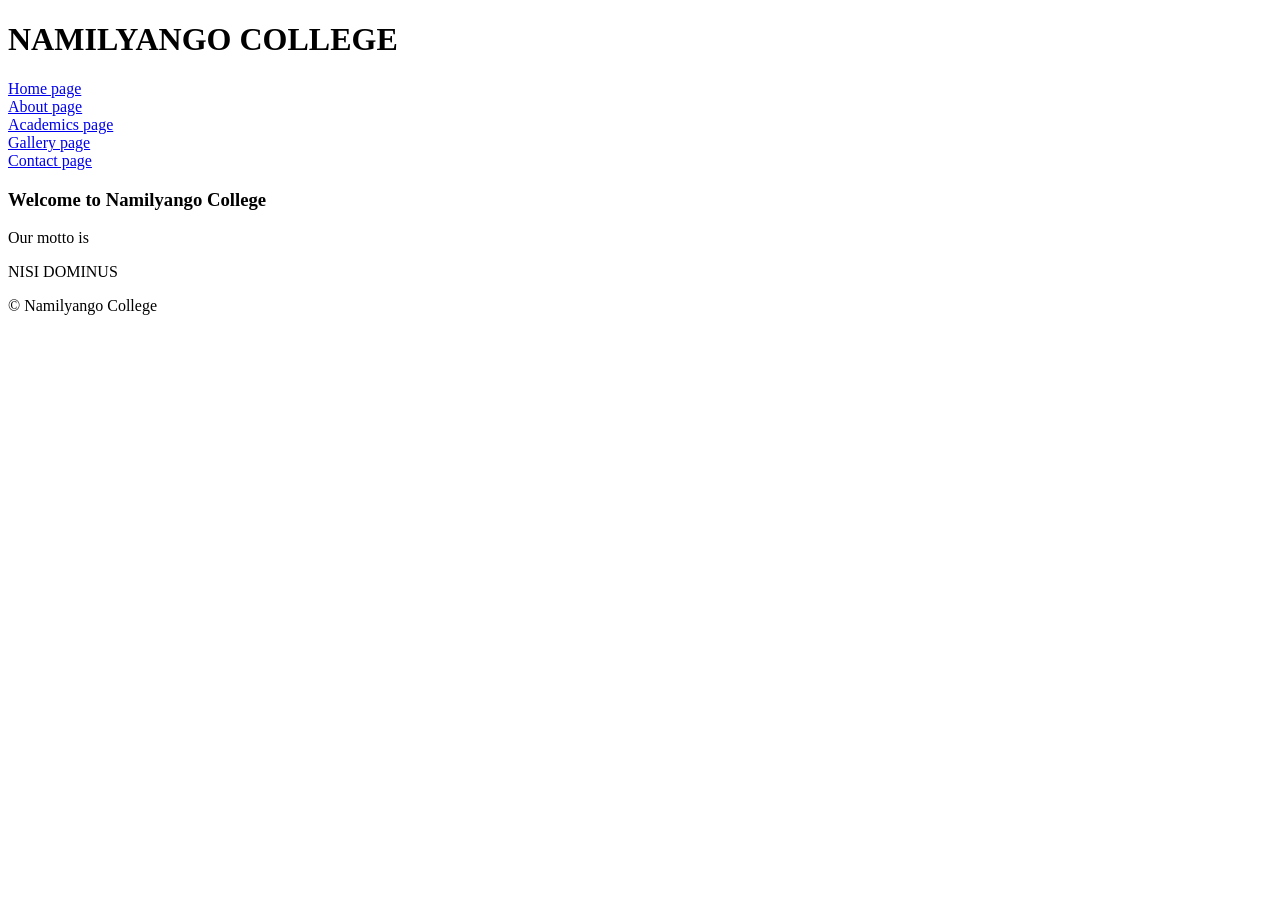
==== HTML/index.html @ c146d72f "Update HTML files" ====
<!DOCTYPE html>
<html lang="en">
    <head>
        <meta charset="UFH-8">
        <meta name="viewpoint" content="width=device-width,intial-scale=1.0">
    <title>My school website</title>
    <link rel="stylesheet" href="style.css">
    </head>
    <body>
        <header>
        <h1>NAMILYANGO COLLEGE</h1>
        <nav>
            <a href="index.html">Home page</a>
            <br>
            <a href="about.html">About page</a>
            <br>
            <a href="academics.html">Academics page</a>
            <br>
            <a href="gallery.html">Gallery page</a>
            <br>
            <a href="contacts.html">Contact page</a>
        </nav>
        </header>
        <section>
            <h3>Welcome to Namilyango College</h3>
            <p>Our motto is</p>
            <p>NISI DOMINUS</p>
        </section>
        <footer>
            <p>&copy; Namilyango College</p>
        </footer>

    </body>
</html>
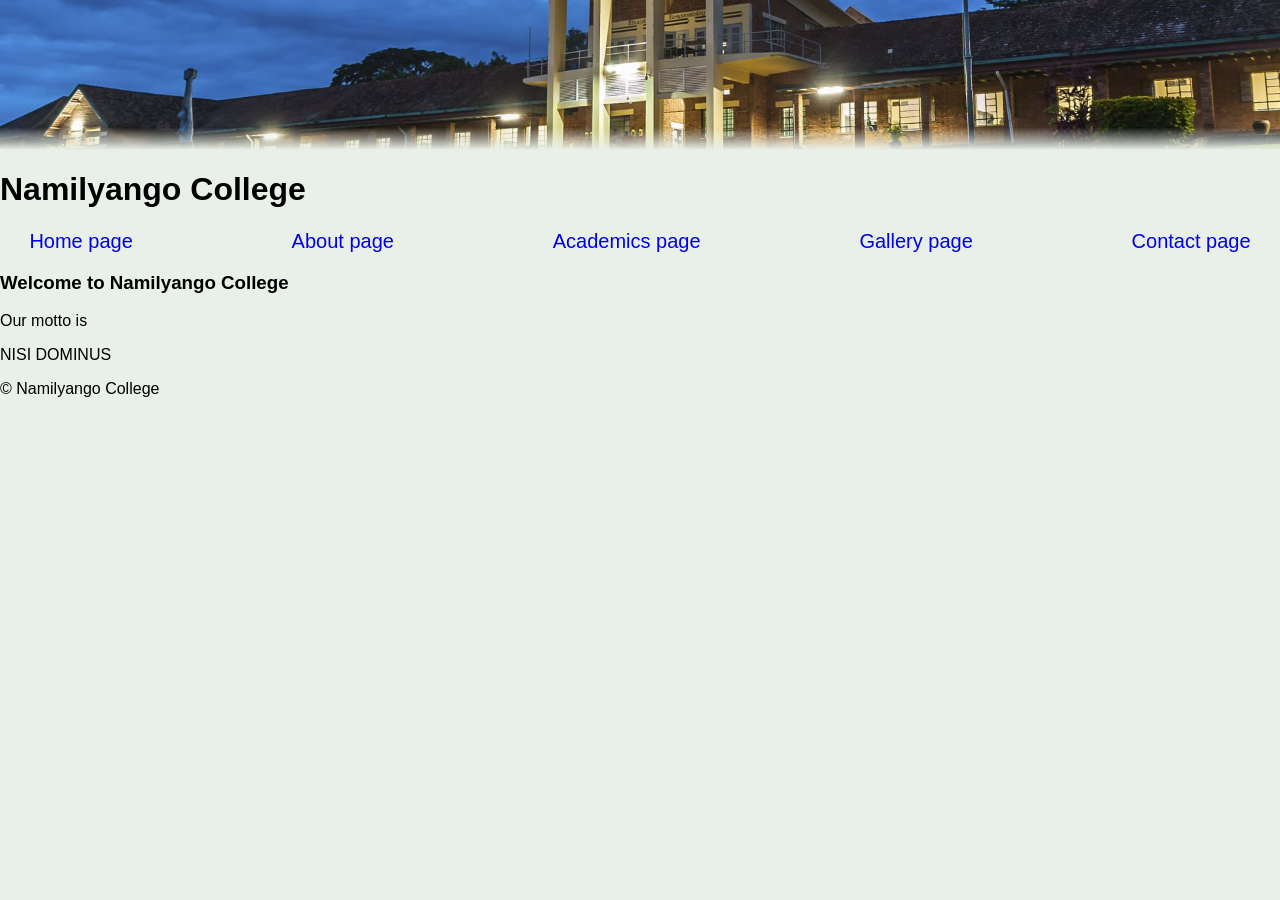
==== commit b921dea8: "added some styles and adjusted some of html files" ====
--- a/HTML/index.html
+++ b/HTML/index.html
@@ -4,20 +4,17 @@
         <meta charset="UFH-8">
         <meta name="viewpoint" content="width=device-width,intial-scale=1.0">
     <title>My school website</title>
-    <link rel="stylesheet" href="style.css">
+    <link rel="stylesheet" href="../CSS/index.css">
     </head>
     <body>
-        <header>
-        <h1>NAMILYANGO COLLEGE</h1>
-        <nav>
+        <header >
+            <div class="header"></div>
+            <h1>Namilyango College</h1>
+        <nav class="nav">
             <a href="index.html">Home page</a>
-            <br>
             <a href="about.html">About page</a>
-            <br>
             <a href="academics.html">Academics page</a>
-            <br>
             <a href="gallery.html">Gallery page</a>
-            <br>
             <a href="contacts.html">Contact page</a>
         </nav>
         </header>
--- a/CSS/index.css
+++ b/CSS/index.css
@@ -0,0 +1,33 @@
+.header {
+    background-image:linear-gradient(to bottom, rgba(233, 240, 233, 0) 85%, rgba(233, 240, 233, 1) 100%),
+        url(../IMAGES/namilyango_college_cover.jpeg);
+    height: 150px;
+    background-size: cover;
+    background-repeat: no-repeat ;
+    background-position: center;
+    width: 100%;
+    padding:0;
+    margin: 0;
+}
+.nav{
+    display: flex ;
+    gap: 100px;
+    align-items: center;
+    justify-content: space-around;
+    font-family: Arial, Helvetica, sans-serif;
+    font-size:20px;
+}
+a{
+    text-decoration:none;
+}
+
+
+
+html, body, header{
+    margin: 0;
+    padding: 0;
+    font-family: Arial, Helvetica, sans-serif;
+}
+body{
+    background-color: #e9f0e9;
+}
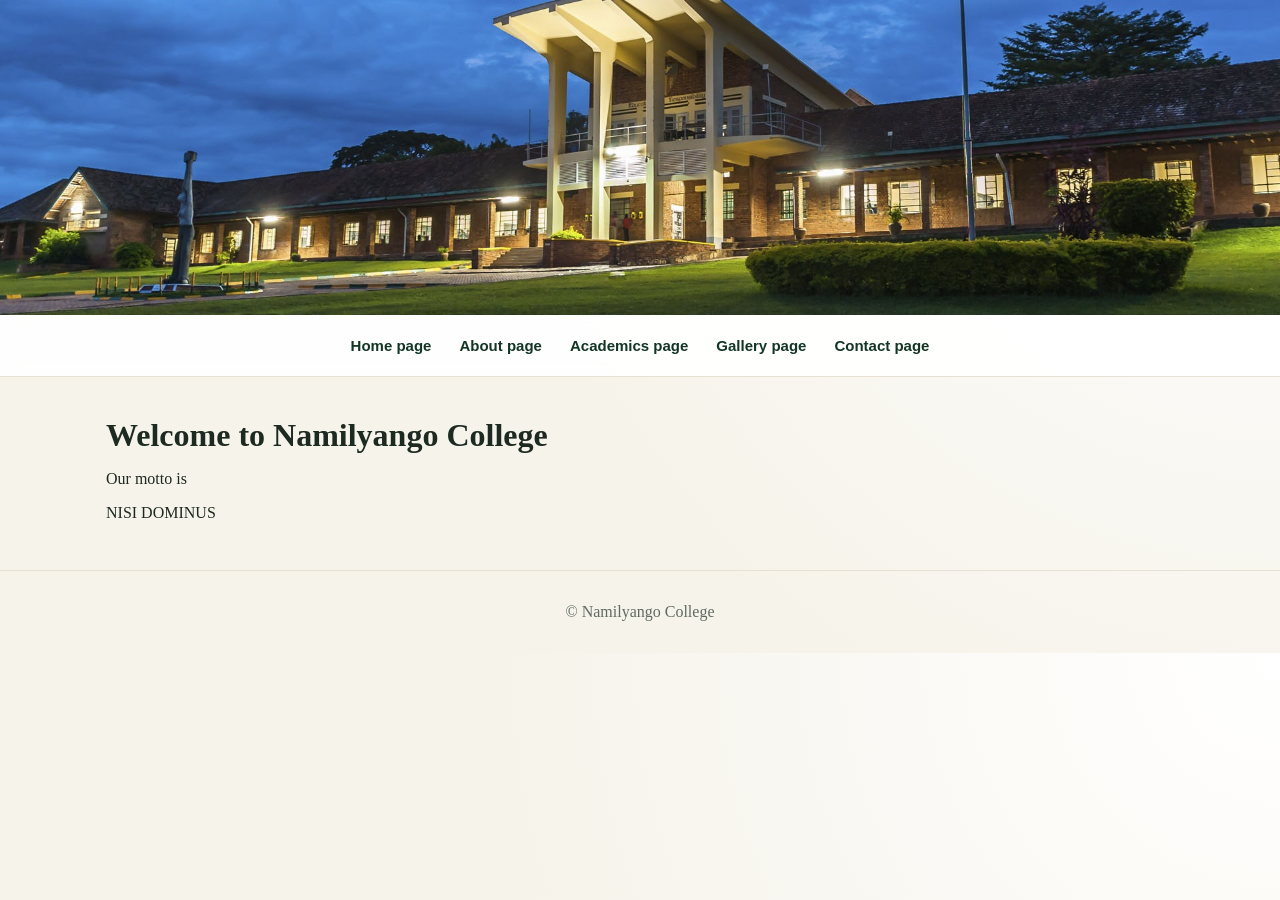
==== commit f497bd91: "added styles" ====
--- a/HTML/index.html
+++ b/HTML/index.html
@@ -1,15 +1,16 @@
 <!DOCTYPE html>
 <html lang="en">
     <head>
-        <meta charset="UFH-8">
-        <meta name="viewpoint" content="width=device-width,intial-scale=1.0">
-    <title>My school website</title>
-    <link rel="stylesheet" href="../CSS/index.css">
+        <meta charset="UTF-8">
+        <meta name="viewport" content="width=device-width, initial-scale=1.0">
+        <title>My school website</title>
+        <link rel="stylesheet" href="../CSS/index.css">
+        <link rel="stylesheet" href="../CSS/general.css">
     </head>
     <body>
         <header >
-            <div class="header"></div>
-            <h1>Namilyango College</h1>
+            <div class="header"> </div>
+            
         <nav class="nav">
             <a href="index.html">Home page</a>
             <a href="about.html">About page</a>
--- a/CSS/index.css
+++ b/CSS/index.css
@@ -1,33 +1,42 @@
+
+
+header {
+  position: relative;
+  isolation: isolate;
+}
+
 .header {
-    background-image:linear-gradient(to bottom, rgba(233, 240, 233, 0) 85%, rgba(233, 240, 233, 1) 100%),
-        url(../IMAGES/namilyango_college_cover.jpeg);
-    height: 150px;
-    background-size: cover;
-    background-repeat: no-repeat ;
-    background-position: center;
-    width: 100%;
-    padding:0;
-    margin: 0;
-}
-.nav{
-    display: flex ;
-    gap: 100px;
-    align-items: center;
-    justify-content: space-around;
-    font-family: Arial, Helvetica, sans-serif;
-    font-size:20px;
-}
-a{
-    text-decoration:none;
+  min-height: 35vh;
+  background:url(../IMAGES/namilyango_college_cover.jpeg) center/cover no-repeat;
 }
 
 
 
-html, body, header{
-    margin: 0;
-    padding: 0;
-    font-family: Arial, Helvetica, sans-serif;
+section {
+  max-width: var(--maxw);
+  margin: 2.5rem auto;
+  padding: 0 1rem;
 }
-body{
-    background-color: #e9f0e9;
+
+section h3 {
+  font-family: "Cinzel", serif;
+  font-size: clamp(1.4rem, 2.5vw, 2rem);
+  margin-bottom: .75rem;
+}
+
+.motto-card {
+  background: var(--surface);
+  border-left: 4px solid var(--accent);
+  border-radius: var(--radius);
+  padding: 1rem 1.1rem;
+  box-shadow: 0 10px 25px rgba(0, 0, 0, .06);
+  max-width: 520px;
+}
+
+footer {
+  margin-top: 3rem;
+  text-align: center;
+  padding: 1rem;
+  color: var(--muted);
+  border-top: 1px solid #e6e1d3;
 }
--- a/CSS/general.css
+++ b/CSS/general.css
@@ -0,0 +1,50 @@
+:root {
+  --bg: #f6f3ea;
+  --surface: #ffffff;
+  --ink: #1d2a22;
+  --brand: #123524;
+  --accent: #b38b2d;
+  --muted: #5f6b63;
+  --radius: 14px;
+  --maxw: 1100px;
+}
+
+* { box-sizing: border-box; }
+
+body {
+  margin: 0;
+  font-family: "Lora", Georgia, serif;
+  background: radial-gradient(circle at top right, #ffffff 0%, var(--bg) 55%);
+  color: var(--ink);
+}
+
+.nav {
+  position: sticky;
+  top: 0;
+  z-index: 10;
+  display: flex;
+  flex-wrap: wrap;
+  justify-content: center;
+  gap: .5rem;
+  padding: .75rem 1rem;
+  background: rgba(255, 255, 255, .92);
+  backdrop-filter: blur(8px);
+  border-bottom: 1px solid #e6e1d3;
+}
+
+.nav a {
+  text-decoration: none;
+  color: var(--brand);
+  font-family: "Montserrat", Arial, sans-serif;
+  font-weight: 600;
+  font-size: 15px;
+  padding: 10px 10px;
+  border-radius: 25px;
+  transition: .2s ease;
+}
+
+
+.nav a:hover {
+  background: var(--brand);
+  color: #fff;
+}
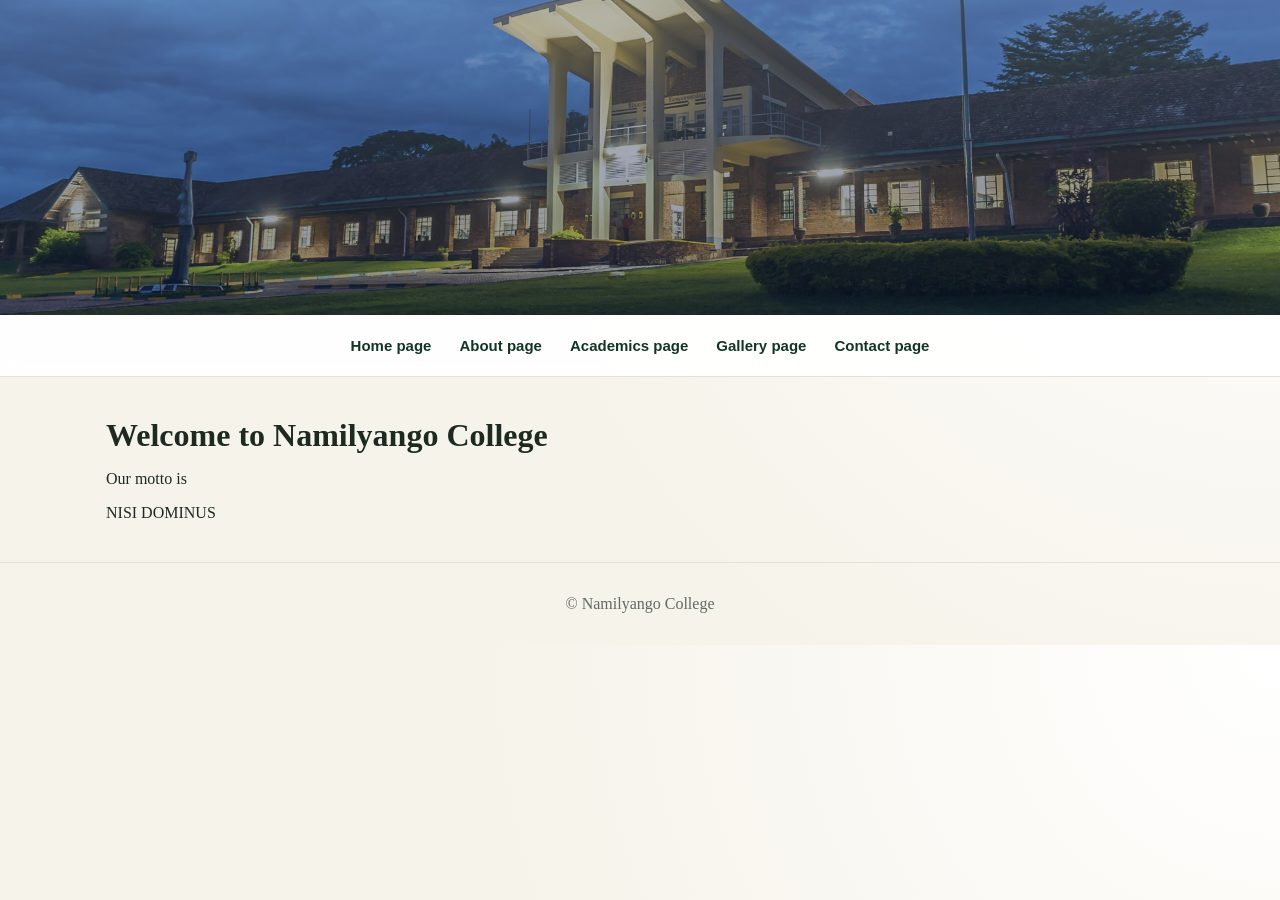
==== commit c133f4c9: "worked on the about page" ====
--- a/HTML/index.html
+++ b/HTML/index.html
@@ -16,7 +16,7 @@
             <a href="about.html">About page</a>
             <a href="academics.html">Academics page</a>
             <a href="gallery.html">Gallery page</a>
-            <a href="contacts.html">Contact page</a>
+            <a href="contact.html">Contact page</a>
         </nav>
         </header>
         <section>
--- a/CSS/index.css
+++ b/CSS/index.css
@@ -7,7 +7,9 @@
 
 .header {
   min-height: 35vh;
-  background:url(../IMAGES/namilyango_college_cover.jpeg) center/cover no-repeat;
+  background: linear-gradient(rgba(97, 111, 131, 0.45), rgba(0, 16, 49, 0.45)),
+    url(../IMAGES/namilyango_college_cover.jpeg) center/cover no-repeat;
+  
 }
 
 
--- a/CSS/general.css
+++ b/CSS/general.css
@@ -47,4 +47,12 @@
 .nav a:hover {
   background: var(--brand);
   color: #fff;
+}
+
+footer {
+  margin-top:1px;
+  text-align: center;
+  padding: 1rem;
+  color: var(--muted);
+  border-top: 1px solid #e6e1d3;
 }
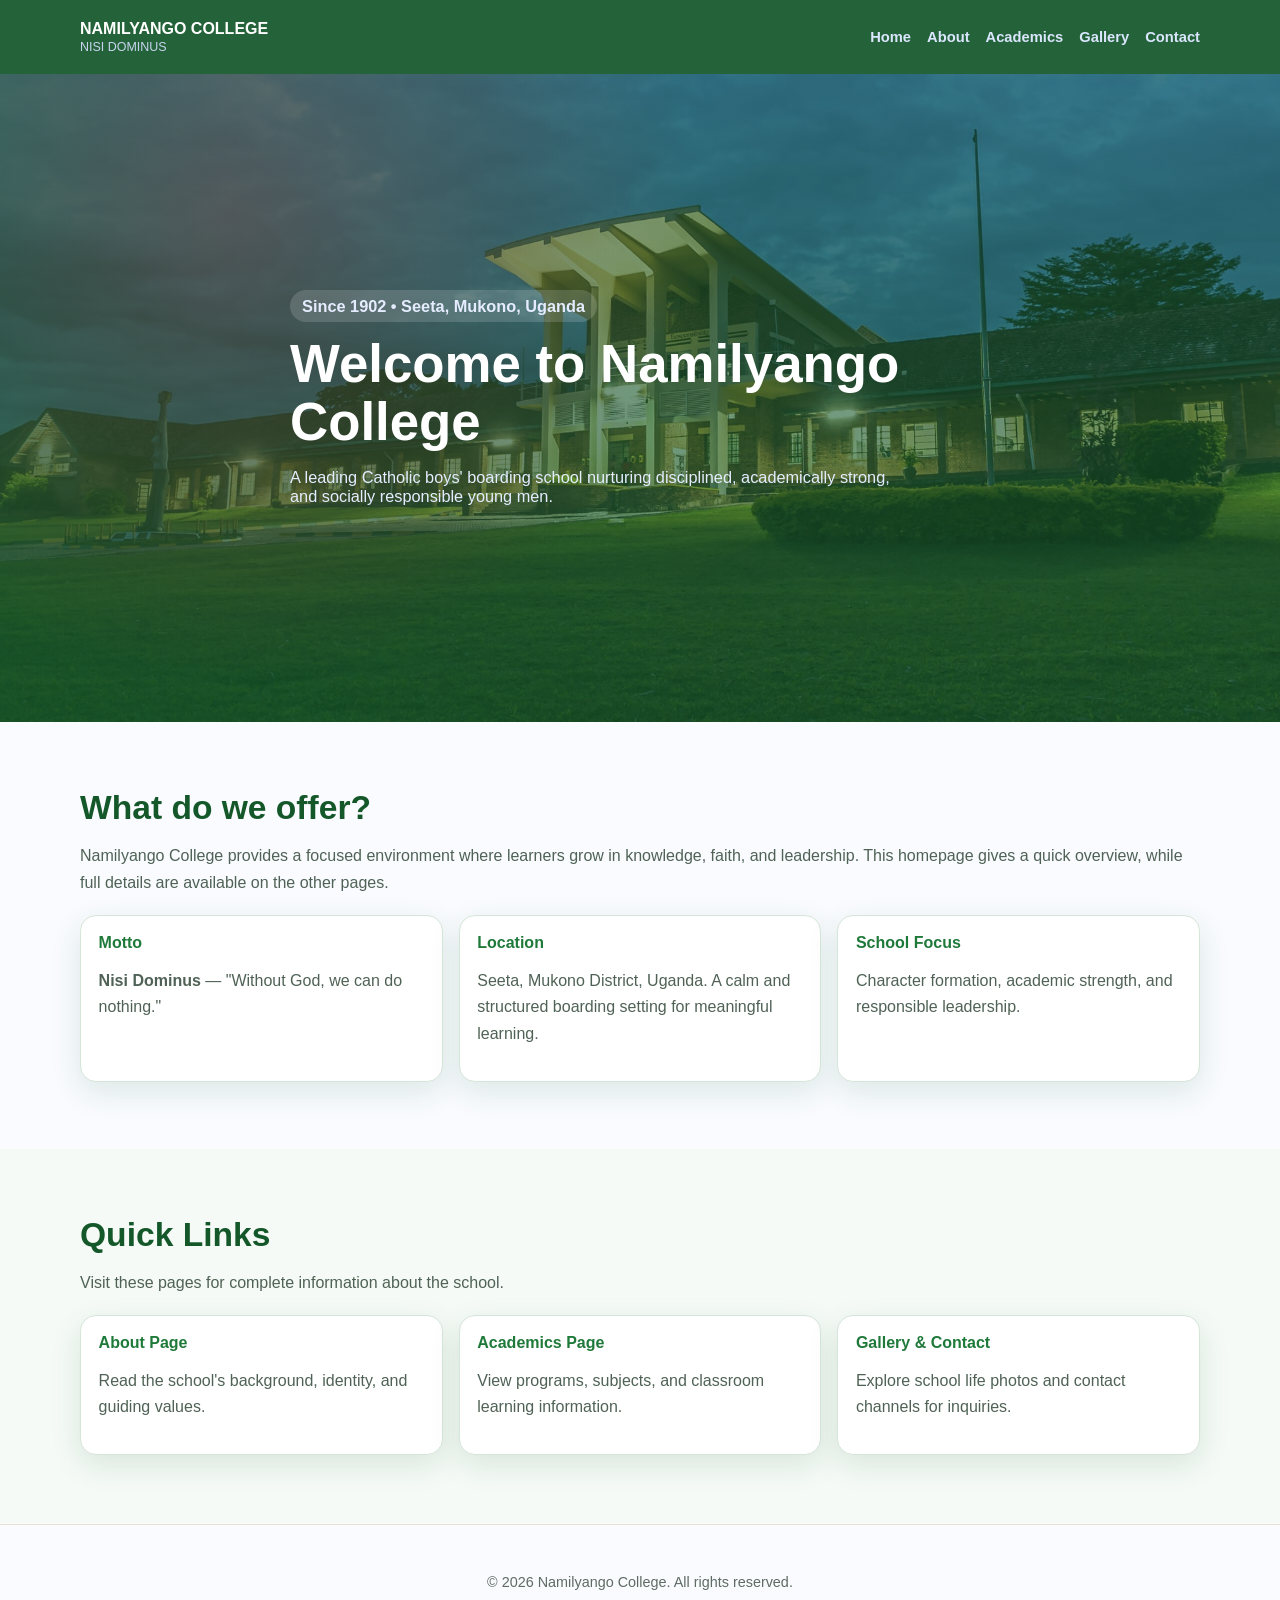
==== commit 02a47209: "home page pdate and css" ====
--- a/HTML/index.html
+++ b/HTML/index.html
@@ -8,25 +8,96 @@
         <link rel="stylesheet" href="../CSS/general.css">
     </head>
     <body>
-        <header >
-            <div class="header"> </div>
-            
-        <nav class="nav">
-            <a href="index.html">Home page</a>
-            <a href="about.html">About page</a>
-            <a href="academics.html">Academics page</a>
-            <a href="gallery.html">Gallery page</a>
-            <a href="contact.html">Contact page</a>
+        <header class="site-header">
+            <div class="container nav-wrap">
+        <div class="brand">
+          <div>
+            <h1>NAMILYANGO COLLEGE</h1>
+            <p>NISI DOMINUS</p>
+          </div>
+        </div>
+        <nav class="main-nav">
+          <a href="index.html">Home</a>
+          <a href="about.html">About</a>
+          <a href="academics.html">Academics</a>
+          <a href="gallery.html">Gallery</a>
+          <a href="contact.html">Contact</a>
         </nav>
+      </div>
         </header>
-        <section>
-            <h3>Welcome to Namilyango College</h3>
-            <p>Our motto is</p>
-            <p>NISI DOMINUS</p>
-        </section>
-        <footer>
-            <p>&copy; Namilyango College</p>
-        </footer>
+        <main>
+      <section class="hero">
+        <div class="overlay"></div>
+        <div class="container hero-content">
+          <p class="tag">Since 1902 • Seeta, Mukono, Uganda</p>
+          <h2>Welcome to Namilyango College</h2>
+          <p>
+            A leading Catholic boys' boarding school nurturing disciplined,
+            academically strong, and socially responsible young men.
+          </p>
+          
+     
+      </section>
 
-    </body>
+      <section class="section container">
+        <h3>What do we offer?</h3>
+        <p>
+          Namilyango College provides a focused environment where learners grow
+          in knowledge, faith, and leadership. This homepage gives a quick
+          overview, while full details are available on the other pages.
+        </p>
+        <div class="info-grid">
+          <article class="card">
+            <h4>Motto</h4>
+            <p><strong>Nisi Dominus</strong> — "Without God, we can do nothing."</p>
+          </article>
+          <article class="card">
+            <h4>Location</h4>
+            <p>
+              Seeta, Mukono District, Uganda. A calm and structured boarding
+              setting for meaningful learning.
+            </p>
+          </article>
+          <article class="card">
+            <h4>School Focus</h4>
+            <p>Character formation, academic strength, and responsible leadership.</p>
+          </article>
+        </div>
+      </section>
+
+      <section class="section section-muted">
+        <div class="container">
+          <h3>Quick Links</h3>
+          <p>
+            Visit these pages for complete information about the school.
+          </p>
+          <div class="info-grid">
+            <article class="card">
+              <h4>About Page</h4>
+              <p>
+                Read the school's background, identity, and guiding values.
+              </p>
+            </article>
+            <article class="card">
+              <h4>Academics Page</h4>
+              <p>
+                View programs, subjects, and classroom learning information.
+              </p>
+            </article>
+            <article class="card">
+              <h4>Gallery & Contact</h4>
+              <p>
+                Explore school life photos and contact channels for inquiries.
+              </p>
+            </article>
+          </div>
+        </div>
+      </section>
+    </main>
+
+    <footer class="site-footer">
+      
+      <p class="copyright">&copy; 2026 Namilyango College. All rights reserved.</p>
+    </footer>
+  </body>
 </html>
--- a/CSS/index.css
+++ b/CSS/index.css
@@ -1,44 +1,251 @@
-
-
-header {
+:root {
+  --primary: #1f7a3a;
+  --primary-dark: #14582a;
+  --accent: #c61f2d;
+  --surface: #ffffff;
+  --surface-muted: #f5faf6;
+  --text: #183021;
+  --text-muted: #4f6255;
+  --border: #d6e5d9;
+  --shadow: 0 10px 30px rgba(20, 88, 42, 0.12);
+}
+
+* {
+  box-sizing: border-box;
+}
+
+html,
+body {
+  margin: 0;
+  padding: 0;
+  font-family: "Segoe UI", Tahoma, Geneva, Verdana, sans-serif;
+  color: var(--text);
+  background: #f9fbff;
+}
+
+img {
+  max-width: 100%;
+}
+
+.container {
+  width: min(1120px, 92%);
+  margin-inline: auto;
+}
+
+.site-header {
+  position: sticky;
+  top: 0;
+  z-index: 100;
+  background: rgba(20, 88, 42, 0.93);
+  backdrop-filter: blur(6px);
+}
+
+.nav-wrap {
+  min-height: 74px;
+  display: flex;
+  align-items: center;
+  justify-content: space-between;
+  gap: 1rem;
+}
+
+.brand {
+  display: flex;
+  gap: 0.75rem;
+  align-items: center;
+}
+
+
+.brand h1 {
+  margin: 0;
+  color: #fff;
+  font-size: 1rem;
+}
+
+.brand p {
+  margin: 0.1rem 0 0;
+  color: #c8d4f0;
+  font-size: 0.78rem;
+}
+
+.main-nav {
+  display: flex;
+  gap: 1rem;
+  flex-wrap: wrap;
+}
+
+.main-nav a {
+  color: #dbe6ff;
+  text-decoration: none;
+  font-weight: 600;
+  font-size: 0.92rem;
+}
+
+.main-nav a:hover {
+  color: #fff;
+}
+
+.hero {
   position: relative;
-  isolation: isolate;
-}
-
-.header {
-  min-height: 35vh;
-  background: linear-gradient(rgba(97, 111, 131, 0.45), rgba(0, 16, 49, 0.45)),
-    url(../IMAGES/namilyango_college_cover.jpeg) center/cover no-repeat;
-  
-}
-
-
-
-section {
-  max-width: var(--maxw);
-  margin: 2.5rem auto;
-  padding: 0 1rem;
-}
-
-section h3 {
-  font-family: "Cinzel", serif;
-  font-size: clamp(1.4rem, 2.5vw, 2rem);
-  margin-bottom: .75rem;
-}
-
-.motto-card {
+  min-height: 72vh;
+  display: grid;
+  align-items: center;
+  background: linear-gradient(rgba(20, 88, 42, 0.5), rgba(20, 88, 42, 0.68)),
+    url("../IMAGES/namilyango_college_cover.jpeg") center/cover no-repeat;
+}
+
+.overlay {
+  position: absolute;
+  inset: 0;
+  background:
+    radial-gradient(circle at 18% 22%, rgba(198, 31, 45, 0.25), transparent 40%),
+    linear-gradient(90deg, rgba(20, 88, 42, 0.35), transparent 55%);
+}
+
+.hero-content {
+  position: relative;
+  z-index: 1;
+  color: #fff;
+  max-width: 700px;
+  padding-block: 5rem;
+}
+
+.tag {
+  display: inline-block;
+  font-size: 0.85rem;
+  font-weight: 600;
+  padding: 0.4rem 0.75rem;
+  border-radius: 999px;
+  background: rgba(255, 255, 255, 0.15);
+  margin-bottom: 0.8rem;
+}
+
+.hero h2 {
+  margin: 0;
+  font-size: clamp(1.9rem, 4.8vw, 3.3rem);
+  line-height: 1.1;
+}
+
+.hero p {
+  font-size: 1.02rem;
+  max-width: 620px;
+  color: #e5ecff;
+}
+
+.hero-actions {
+  display: flex;
+  gap: 0.8rem;
+  flex-wrap: wrap;
+  margin-top: 1.5rem;
+}
+
+.btn {
+  display: inline-block;
+  border-radius: 10px;
+  text-decoration: none;
+  font-weight: 700;
+  padding: 0.72rem 1.2rem;
+}
+
+.btn-primary {
+  background: var(--accent);
+  color: #ffffff;
+}
+
+.btn-secondary {
+  background: rgba(255, 255, 255, 0.2);
+  color: #fff;
+  border: 1px solid rgba(255, 255, 255, 0.3);
+}
+
+.section {
+  padding-block: 4.2rem;
+}
+
+.section h3 {
+  margin-top: 0;
+  margin-bottom: 0.7rem;
+  font-size: clamp(1.4rem, 3vw, 2.1rem);
+  color: var(--primary-dark);
+}
+
+.section p {
+  color: var(--text-muted);
+  line-height: 1.65;
+}
+
+.section-muted {
+  background: var(--surface-muted);
+}
+
+.info-grid {
+  margin-top: 1.2rem;
+  display: grid;
+  grid-template-columns: repeat(3, minmax(0, 1fr));
+  gap: 1rem;
+}
+
+.card {
   background: var(--surface);
-  border-left: 4px solid var(--accent);
-  border-radius: var(--radius);
-  padding: 1rem 1.1rem;
-  box-shadow: 0 10px 25px rgba(0, 0, 0, .06);
-  max-width: 520px;
-}
+  border: 1px solid var(--border);
+  border-radius: 16px;
+  padding: 1.1rem;
+  box-shadow: var(--shadow);
+}
+
+.card h4 {
+  margin-top: 0;
+  margin-bottom: 0.45rem;
+  color: var(--primary);
+}
+
+.card ul {
+  margin: 0.3rem 0 0;
+  padding-left: 1.15rem;
+  color: var(--text-muted);
+  line-height: 1.6;
+}
+
+
 
 footer {
-  margin-top: 3rem;
+    margin-top: 3rem;
+    text-align: center;
+    padding: 1rem;
+    color: var(--muted);
+    border-top: 1px solid #e6e1d3;
+  }
+
+.copyright {
   text-align: center;
-  padding: 1rem;
-  color: var(--muted);
-  border-top: 1px solid #e6e1d3;
+  margin-top: 1rem;
+  padding-top: 1rem;
+  border-top: 1px solid rgba(255, 255, 255, 0.15);
+  font-size: 0.9rem;
+}
+
+@media (max-width: 900px) {
+  .info-grid {
+    grid-template-columns: repeat(2, minmax(0, 1fr));
+  }
+}
+
+@media (max-width: 700px) {
+  .nav-wrap {
+    flex-direction: column;
+    align-items: flex-start;
+    padding: 0.7rem 0;
+  }
+
+  .main-nav {
+    gap: 0.7rem;
+  }
+
+  .info-grid,
+  .split {
+    grid-template-columns: 1fr;
+  }
+
+  .hero {
+    min-height: 64vh;
+  }
 }
--- a/CSS/general.css
+++ b/CSS/general.css
@@ -11,41 +11,73 @@
 
 * { box-sizing: border-box; }
 
+html,
 body {
   margin: 0;
-  font-family: "Lora", Georgia, serif;
-  background: radial-gradient(circle at top right, #ffffff 0%, var(--bg) 55%);
-  color: var(--ink);
+  padding: 0;
+  font-family: "Segoe UI", Tahoma, Geneva, Verdana, sans-serif;
+  color: var(--text);
+  background: #f9fbff;
 }
 
-.nav {
+img {
+  max-width: 100%;
+}
+
+.container {
+  width: min(1120px, 92%);
+  margin-inline: auto;
+}
+
+.site-header {
   position: sticky;
   top: 0;
-  z-index: 10;
-  display: flex;
-  flex-wrap: wrap;
-  justify-content: center;
-  gap: .5rem;
-  padding: .75rem 1rem;
-  background: rgba(255, 255, 255, .92);
-  backdrop-filter: blur(8px);
-  border-bottom: 1px solid #e6e1d3;
+  z-index: 100;
+  background: rgba(20, 88, 42, 0.93);
+  backdrop-filter: blur(6px);
 }
 
-.nav a {
-  text-decoration: none;
-  color: var(--brand);
-  font-family: "Montserrat", Arial, sans-serif;
-  font-weight: 600;
-  font-size: 15px;
-  padding: 10px 10px;
-  border-radius: 25px;
-  transition: .2s ease;
+.nav-wrap {
+  min-height: 74px;
+  display: flex;
+  align-items: center;
+  justify-content: space-between;
+  gap: 1rem;
+}
+
+.brand {
+  display: flex;
+  gap: 0.75rem;
+  align-items: center;
 }
 
 
-.nav a:hover {
-  background: var(--brand);
+.brand h1 {
+  margin: 0;
+  color: #fff;
+  font-size: 1rem;
+}
+
+.brand p {
+  margin: 0.1rem 0 0;
+  color: #c8d4f0;
+  font-size: 0.78rem;
+}
+
+.main-nav {
+  display: flex;
+  gap: 1rem;
+  flex-wrap: wrap;
+}
+
+.main-nav a {
+  color: #dbe6ff;
+  text-decoration: none;
+  font-weight: 600;
+  font-size: 0.92rem;
+}
+
+.main-nav a:hover {
   color: #fff;
 }
 
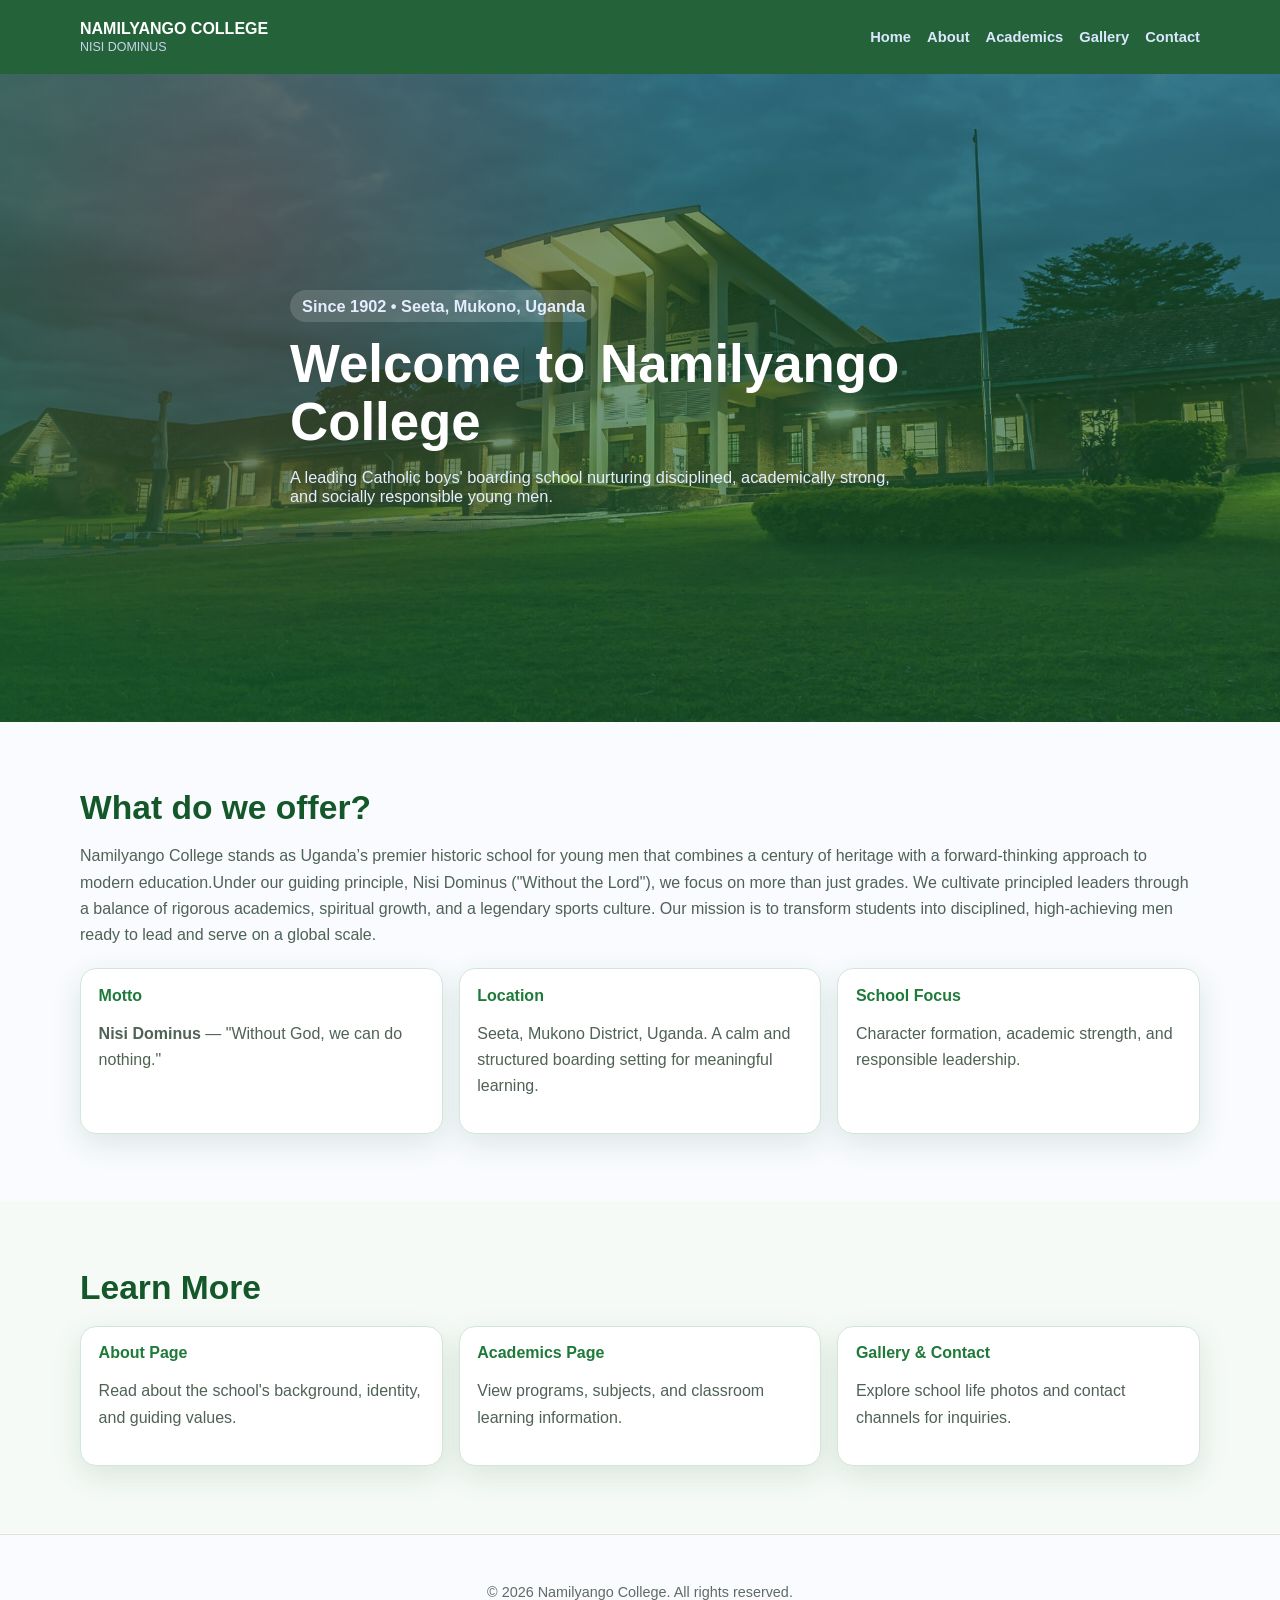
==== commit dbbb1f74: "deleted some html" ====
--- a/HTML/index.html
+++ b/HTML/index.html
@@ -41,10 +41,7 @@
 
       <section class="section container">
         <h3>What do we offer?</h3>
-        <p>
-          Namilyango College provides a focused environment where learners grow
-          in knowledge, faith, and leadership. This homepage gives a quick
-          overview, while full details are available on the other pages.
+        <p>Namilyango College stands as Uganda’s premier historic school for young men that combines a century of heritage with a forward-thinking approach to modern education.Under our guiding principle, Nisi Dominus ("Without the Lord"), we focus on more than just grades. We cultivate principled leaders through a balance of rigorous academics, spiritual growth, and a legendary sports culture. Our mission is to transform students into disciplined, high-achieving men ready to lead and serve on a global scale.
         </p>
         <div class="info-grid">
           <article class="card">
@@ -67,15 +64,15 @@
 
       <section class="section section-muted">
         <div class="container">
-          <h3>Quick Links</h3>
+          <h3>Learn More</h3>
           <p>
-            Visit these pages for complete information about the school.
+            
           </p>
           <div class="info-grid">
             <article class="card">
               <h4>About Page</h4>
               <p>
-                Read the school's background, identity, and guiding values.
+                Read about the school's background, identity, and guiding values.
               </p>
             </article>
             <article class="card">
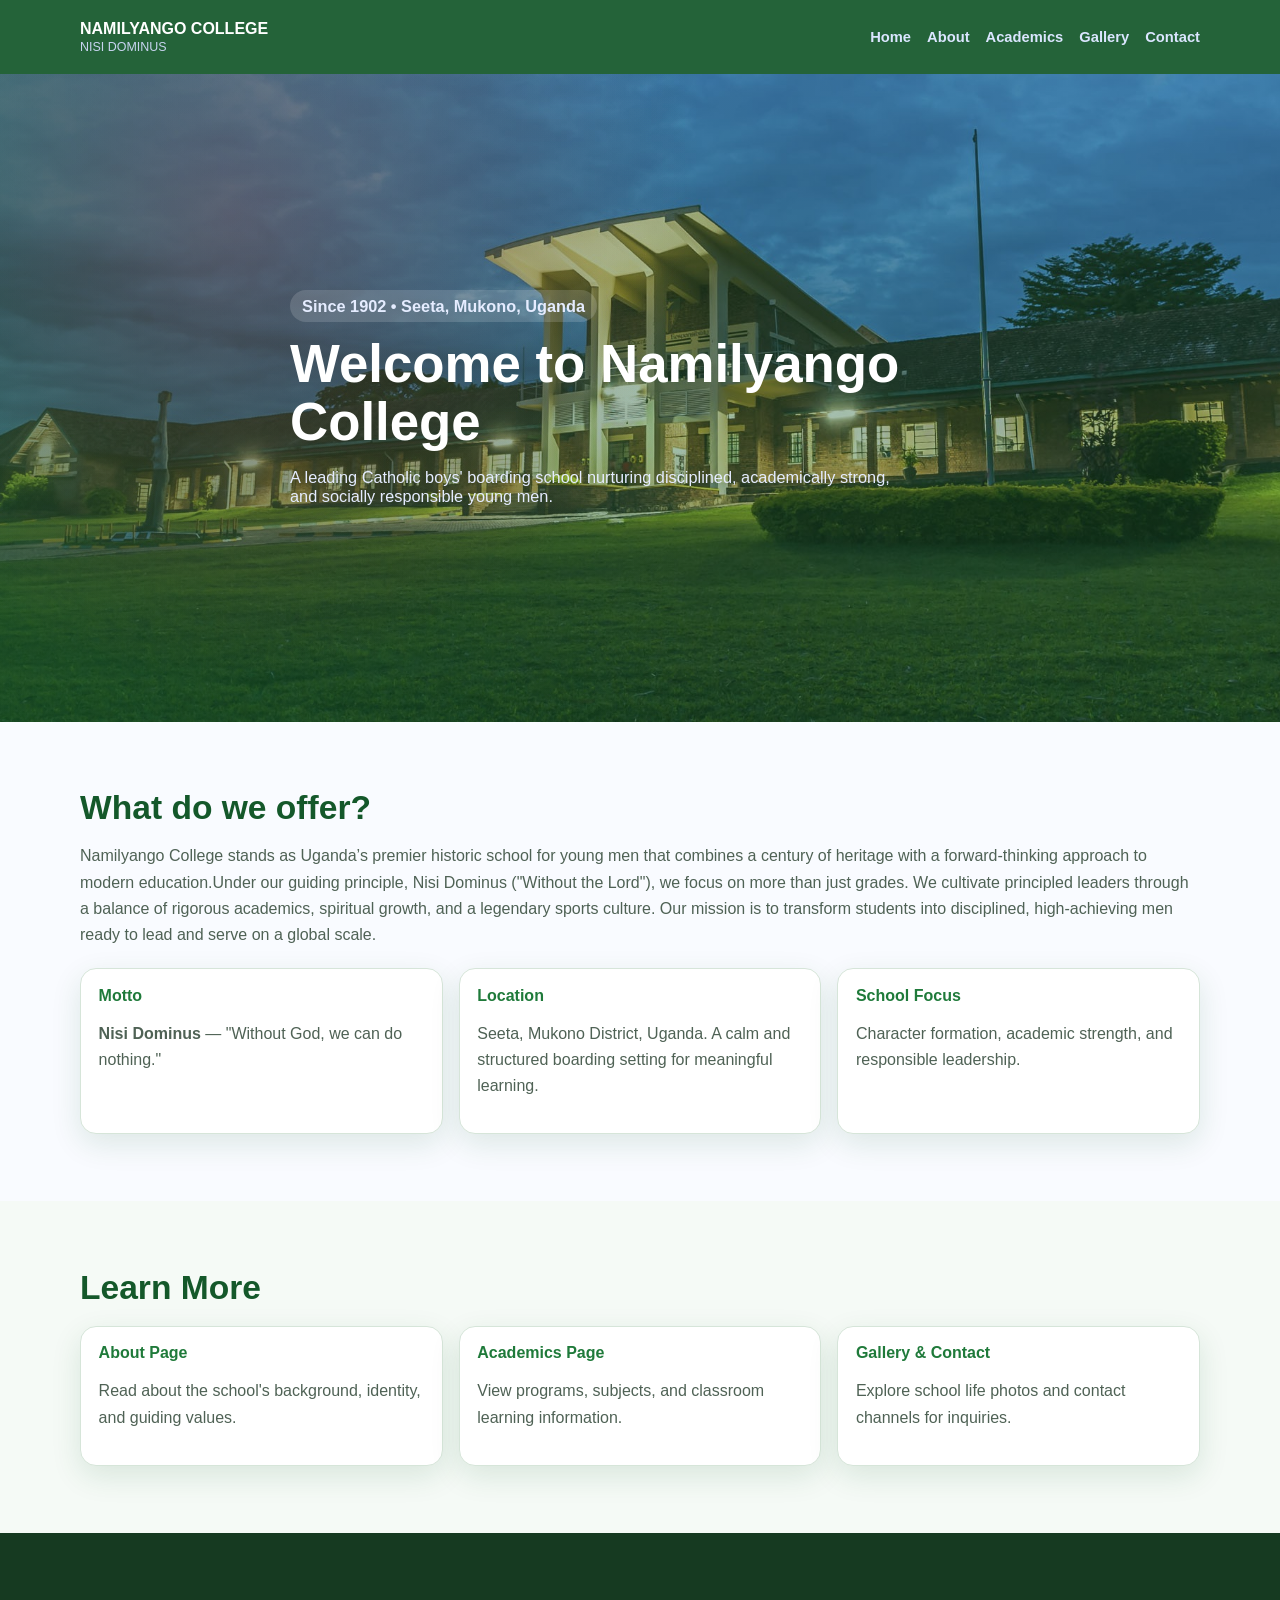
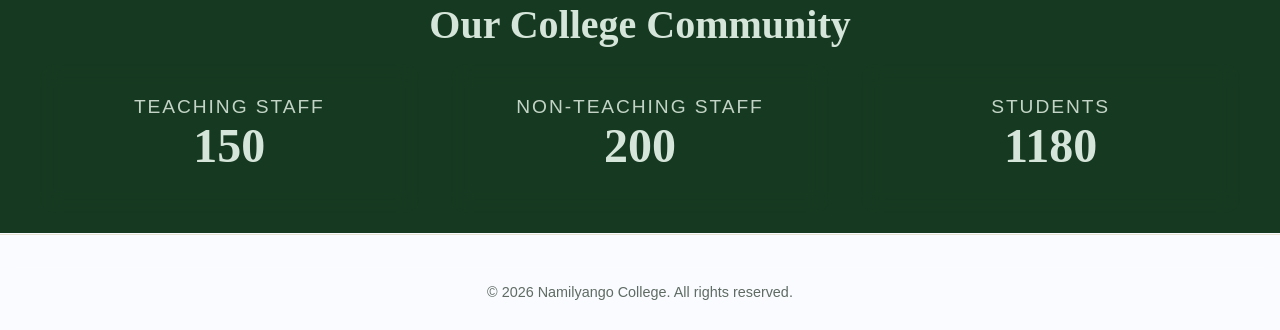
==== commit 75e7752b: "add some js and css to the home page" ====
--- a/HTML/index.html
+++ b/HTML/index.html
@@ -90,7 +90,25 @@
           </div>
         </div>
       </section>
+      <section class="stats-section">
+        <h1 class="stats-title">Our College Community</h1>
+        <div class="stats-container">
+          <div class="stat-item">
+            <div class="stat-label">Teaching Staff</div>
+            <div class="stat-number" data-target="300">0</div>
+        </div>
+        <div class="stat-item">
+          <div class="stat-label">Non-Teaching Staff</div>
+          <div class="stat-number" data-target="400">0</div>
+        </div>
+        <div class="stat-item">
+          <div class="stat-label">Students</div>
+          <div class="stat-number" data-target="2361">0</div>
+        </div>
+        </div>
+      </section>
     </main>
+    <script src="../JS/home.js"></script>
 
     <footer class="site-footer">
       
--- a/CSS/index.css
+++ b/CSS/index.css
@@ -21,6 +21,8 @@
   font-family: "Segoe UI", Tahoma, Geneva, Verdana, sans-serif;
   color: var(--text);
   background: #f9fbff;
+
+
 }
 
 img {
@@ -89,7 +91,7 @@
   min-height: 72vh;
   display: grid;
   align-items: center;
-  background: linear-gradient(rgba(20, 88, 42, 0.5), rgba(20, 88, 42, 0.68)),
+  background: linear-gradient(rgba(20, 88, 42, 0.3), rgba(20, 88, 42, 0.45)),
     url("../IMAGES/namilyango_college_cover.jpeg") center/cover no-repeat;
 }
 
@@ -222,6 +224,56 @@
   border-top: 1px solid rgba(255, 255, 255, 0.15);
   font-size: 0.9rem;
 }
+.stats-section {
+  padding: 4rem 2rem;
+  background-color: rgba(5, 44, 17, 0.93);
+  color: var(--border);
+  text-align: center;
+  height: 300px;
+}
+
+.stats-intro {
+  max-width: 760px;
+  margin: 0 auto 2rem;
+  color: rgba(255, 255, 255, 0.9);
+  font-size: 1.05rem;
+  line-height: 1;
+}
+
+.stats-container {
+  max-width: 1200px;
+  margin: 0 auto;
+  display: grid;
+  grid-template-columns: repeat(auto-fit, minmax(250px, 1fr));
+  gap: 2rem;
+}
+
+.stat-item {
+  padding: 2rem;
+  border-radius: 16px;
+  backdrop-filter: blur(10px);
+}
+
+.stat-number {
+  font-size: 3rem;
+  font-weight: bold;
+  margin-bottom: 0.5rem;
+  font-family: "Georgia", serif;
+}
+
+.stat-label {
+  font-size: 1.2rem;
+  opacity: 0.9;
+  text-transform: uppercase;
+  letter-spacing: 0.1em;
+}
+
+.stats-title {
+  font-size: 2.5rem;
+  margin-bottom: 1rem;
+  font-family: "Georgia", serif;
+  margin-top: 4px;
+}
 
 @media (max-width: 900px) {
   .info-grid {
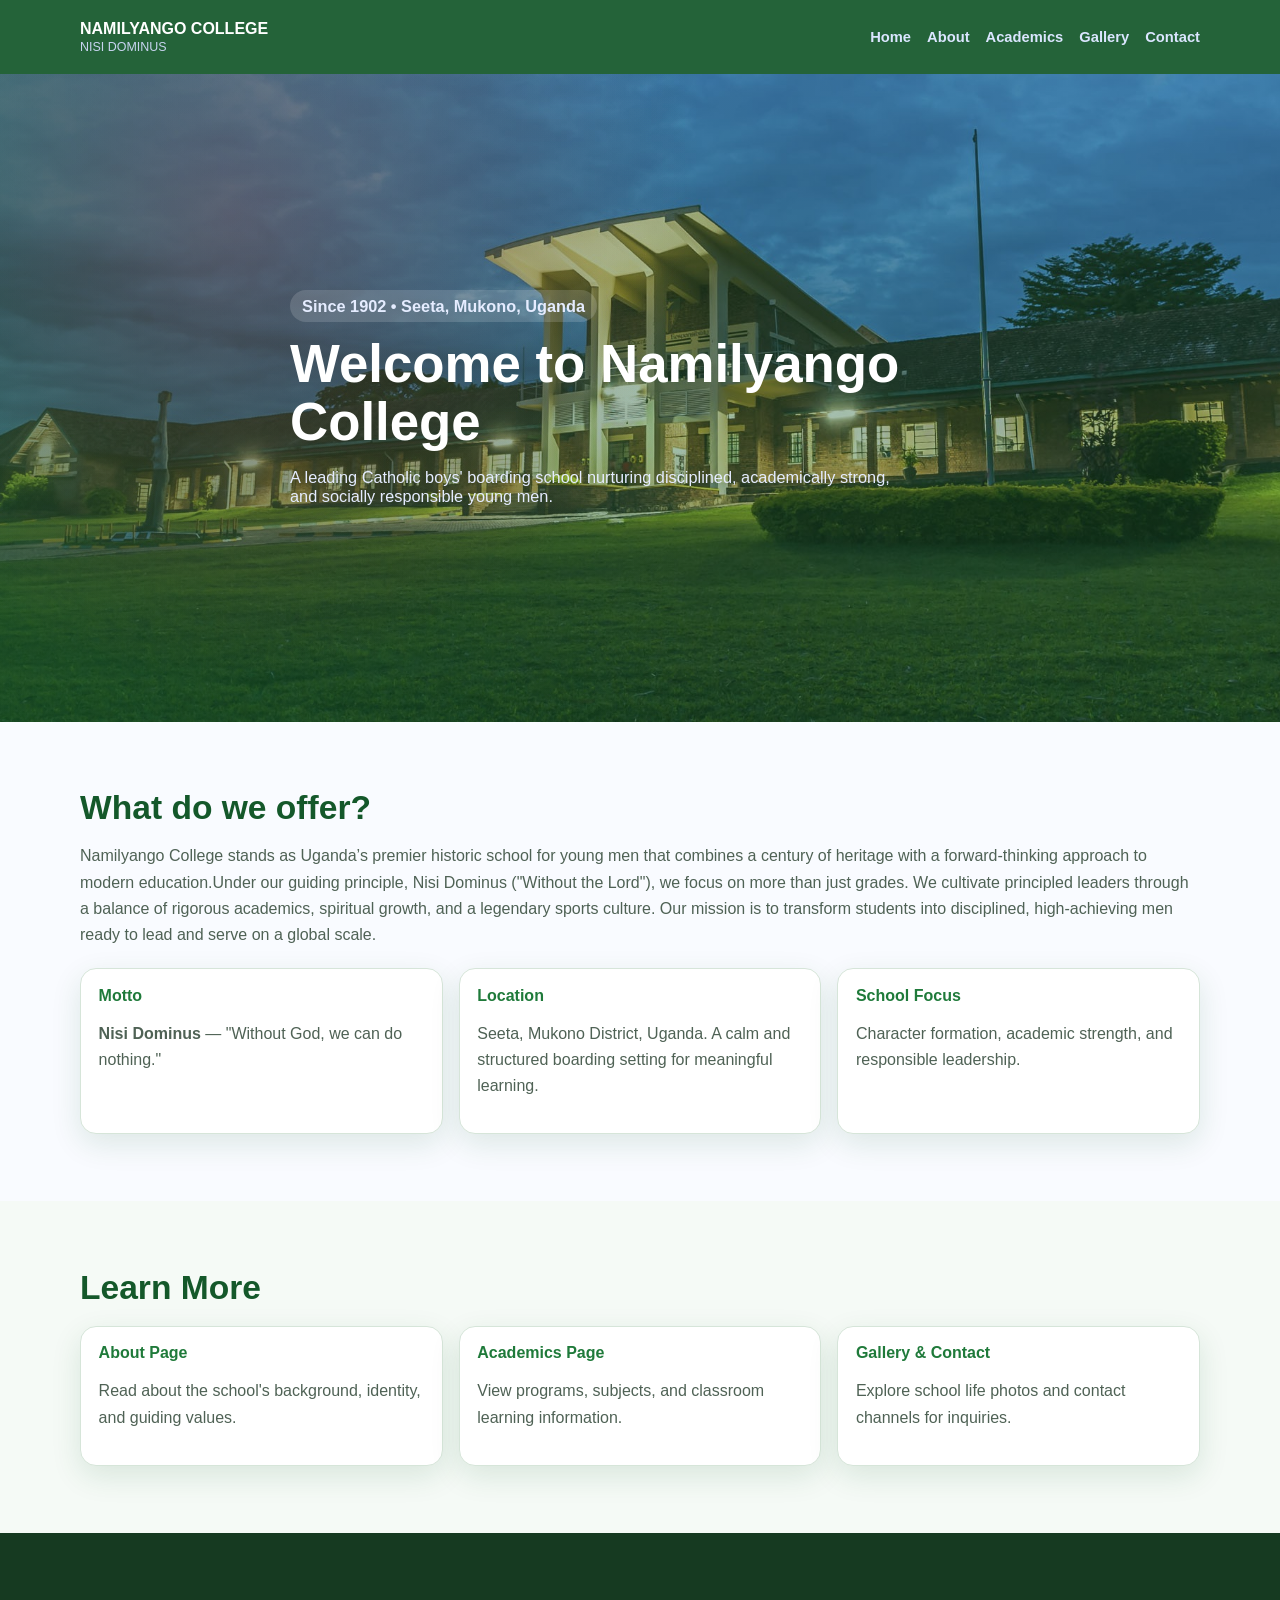
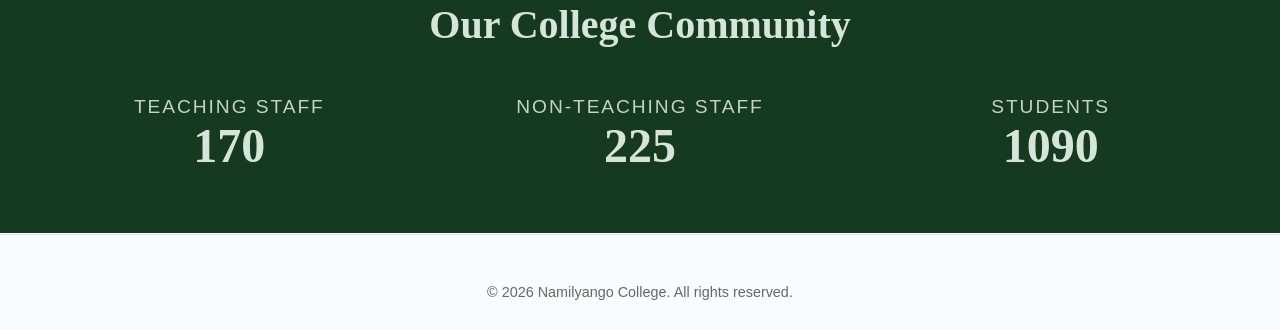
==== commit 553dcb01: "just something small" ====
--- a/HTML/index.html
+++ b/HTML/index.html
@@ -95,15 +95,15 @@
         <div class="stats-container">
           <div class="stat-item">
             <div class="stat-label">Teaching Staff</div>
-            <div class="stat-number" data-target="300">0</div>
+            <div class="stat-number" data-target="371">0</div>
         </div>
         <div class="stat-item">
           <div class="stat-label">Non-Teaching Staff</div>
-          <div class="stat-number" data-target="400">0</div>
+          <div class="stat-number" data-target="491">0</div>
         </div>
         <div class="stat-item">
           <div class="stat-label">Students</div>
-          <div class="stat-number" data-target="2361">0</div>
+          <div class="stat-number" data-target="2371">0</div>
         </div>
         </div>
       </section>
